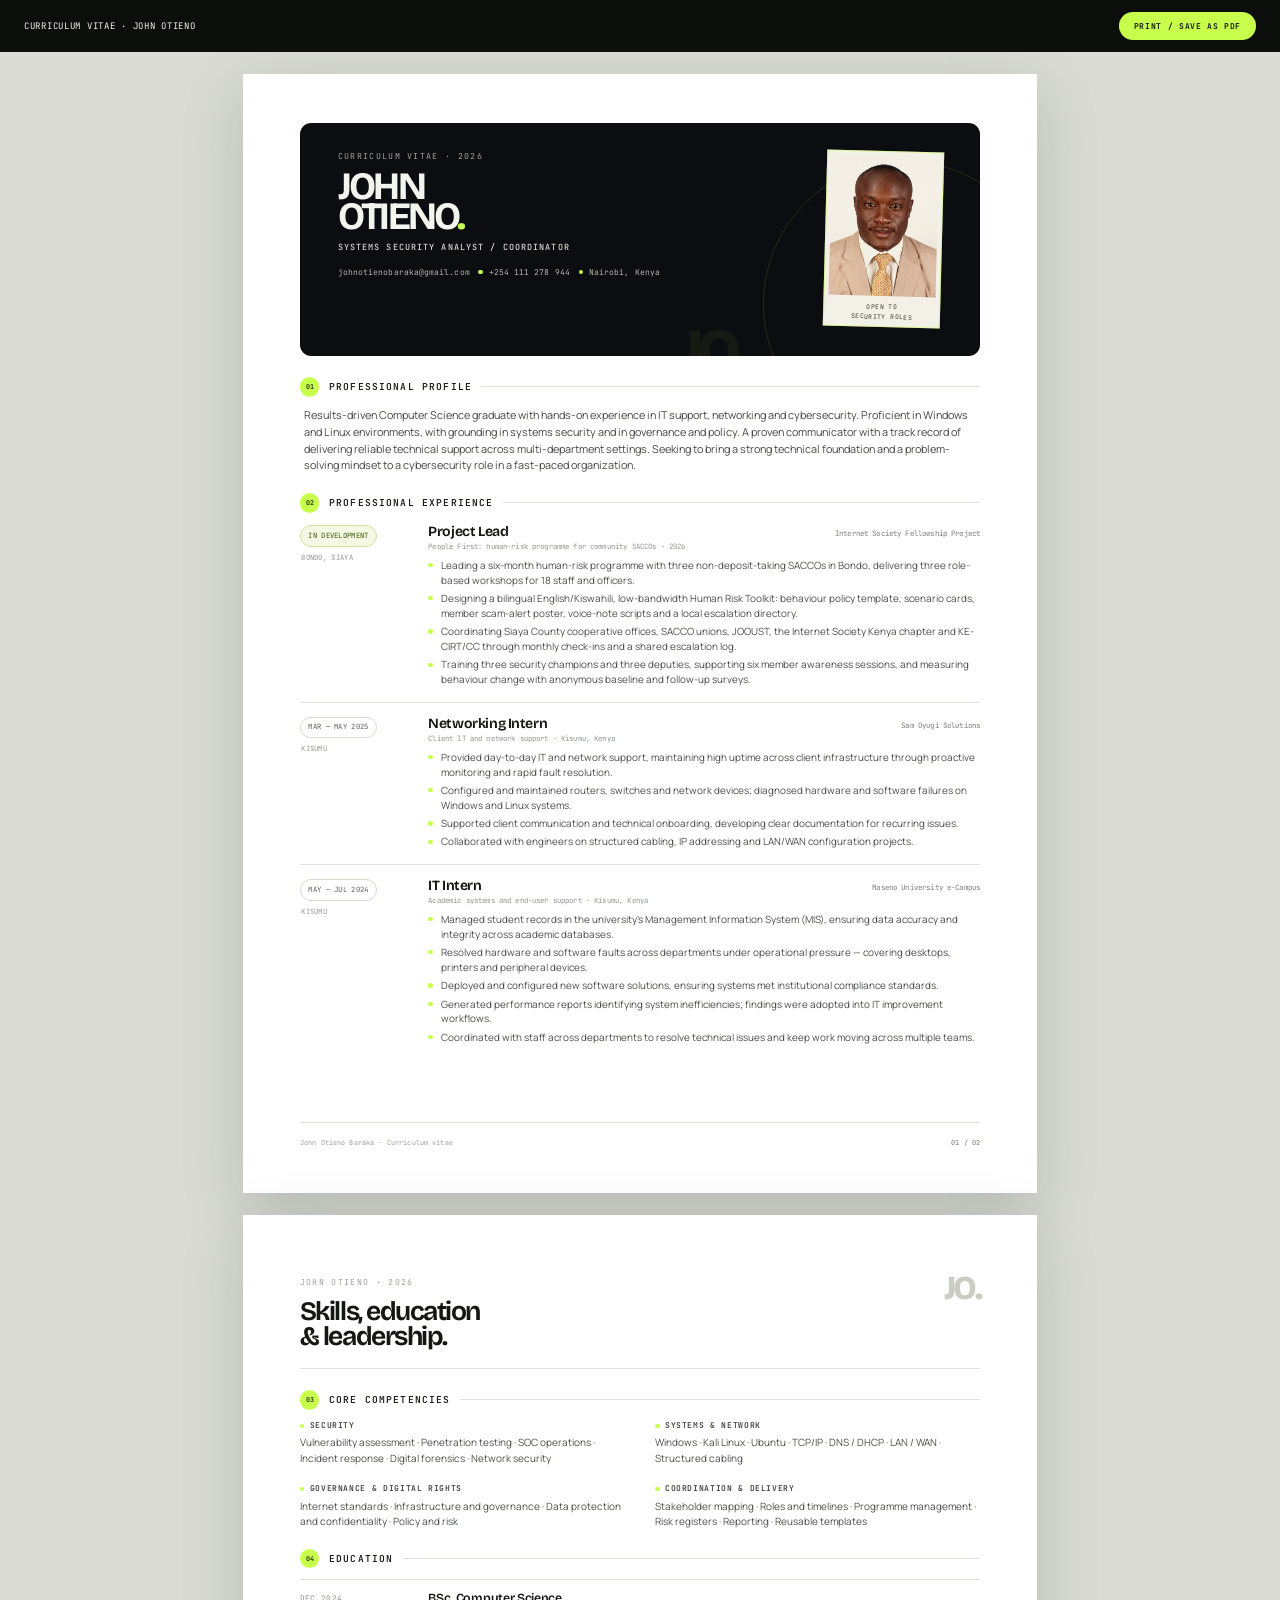
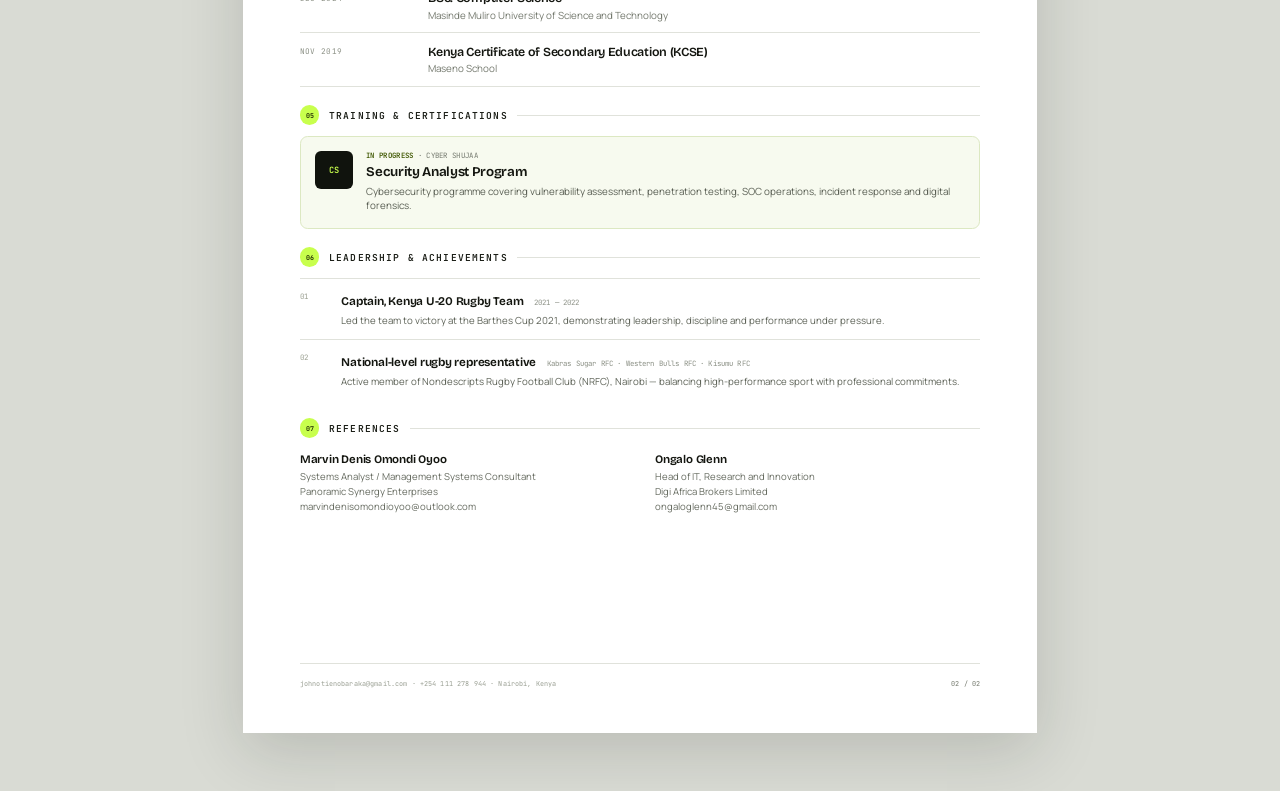
==== cv.html @ aa634d7c "Build professional portfolio website with resume, projects and lab writeups" ====
<!doctype html>
<html lang="en">
<head>
  <meta charset="utf-8">
  <meta name="viewport" content="width=device-width, initial-scale=1">
  <title>John Otieno — Curriculum Vitae</title>
  <link rel="stylesheet" href="cv.css">
</head>
<body>
  <div class="cv-toolbar no-print">
    <p>Curriculum vitae · John Otieno</p>
    <button onclick="window.print()">Print / Save as PDF</button>
  </div>

  <main class="cv">
    <!-- PAGE 1 -->
    <article class="page">
      <header class="cv-header">
        <div class="header-main">
          <div class="header-kicker">Curriculum vitae · 2026</div>
          <h1>JOHN<br>OTIENO<span>.</span></h1>
          <p class="header-role">Systems Security Analyst / Coordinator</p>
          <div class="header-contact">
            <span>johnotienobaraka@gmail.com</span>
            <span>+254 111 278 944</span>
            <span>Nairobi, Kenya</span>
          </div>
        </div>
        <div class="header-portrait">
          <img src="assets/img/john-otieno.jpg" alt="John Otieno">
          <span>OPEN TO<br>SECURITY ROLES</span>
        </div>
        <div class="header-mark" aria-hidden="true">JO</div>
      </header>

      <section class="section-block">
        <div class="section-title">
          <span>01</span>
          <h2>Professional profile</h2>
          <i></i>
        </div>
        <p class="profile-text">
          Results-driven Computer Science graduate with hands-on experience in IT support,
          networking and cybersecurity. Proficient in Windows and Linux environments, with
          grounding in systems security and in governance and policy. A proven communicator with
          a track record of delivering reliable technical support across multi-department
          settings. Seeking to bring a strong technical foundation and a problem-solving mindset
          to a cybersecurity role in a fast-paced organization.
        </p>
      </section>

      <section class="section-block">
        <div class="section-title">
          <span>02</span>
          <h2>Professional experience</h2>
          <i></i>
        </div>

        <article class="cv-job">
          <div class="job-side">
            <span class="job-date live">In development</span>
            <span class="job-place">Bondo, Siaya</span>
          </div>
          <div class="job-main">
            <div class="job-head">
              <h3>Project Lead</h3>
              <span>Internet Society Fellowship Project</span>
            </div>
            <p class="job-context">People First: human-risk programme for community SACCOs · 2026</p>
            <ul>
              <li>Leading a six-month human-risk programme with three non-deposit-taking SACCOs in Bondo, delivering three role-based workshops for 18 staff and officers.</li>
              <li>Designing a bilingual English/Kiswahili, low-bandwidth Human Risk Toolkit: behaviour policy template, scenario cards, member scam-alert poster, voice-note scripts and a local escalation directory.</li>
              <li>Coordinating Siaya County cooperative offices, SACCO unions, JOOUST, the Internet Society Kenya chapter and KE-CIRT/CC through monthly check-ins and a shared escalation log.</li>
              <li>Training three security champions and three deputies, supporting six member awareness sessions, and measuring behaviour change with anonymous baseline and follow-up surveys.</li>
            </ul>
          </div>
        </article>

        <article class="cv-job">
          <div class="job-side">
            <span class="job-date">Mar — May 2025</span>
            <span class="job-place">Kisumu</span>
          </div>
          <div class="job-main">
            <div class="job-head">
              <h3>Networking Intern</h3>
              <span>Sam Oyugi Solutions</span>
            </div>
            <p class="job-context">Client IT and network support · Kisumu, Kenya</p>
            <ul>
              <li>Provided day-to-day IT and network support, maintaining high uptime across client infrastructure through proactive monitoring and rapid fault resolution.</li>
              <li>Configured and maintained routers, switches and network devices; diagnosed hardware and software failures on Windows and Linux systems.</li>
              <li>Supported client communication and technical onboarding, developing clear documentation for recurring issues.</li>
              <li>Collaborated with engineers on structured cabling, IP addressing and LAN/WAN configuration projects.</li>
            </ul>
          </div>
        </article>

        <article class="cv-job">
          <div class="job-side">
            <span class="job-date">May — Jul 2024</span>
            <span class="job-place">Kisumu</span>
          </div>
          <div class="job-main">
            <div class="job-head">
              <h3>IT Intern</h3>
              <span>Maseno University e-Campus</span>
            </div>
            <p class="job-context">Academic systems and end-user support · Kisumu, Kenya</p>
            <ul>
              <li>Managed student records in the university's Management Information System (MIS), ensuring data accuracy and integrity across academic databases.</li>
              <li>Resolved hardware and software faults across departments under operational pressure — covering desktops, printers and peripheral devices.</li>
              <li>Deployed and configured new software solutions, ensuring systems met institutional compliance standards.</li>
              <li>Generated performance reports identifying system inefficiencies; findings were adopted into IT improvement workflows.</li>
              <li>Coordinated with staff across departments to resolve technical issues and keep work moving across multiple teams.</li>
            </ul>
          </div>
        </article>
      </section>

      <footer class="page-footer">
        <span>John Otieno Baraka · Curriculum vitae</span>
        <span>01 / 02</span>
      </footer>
    </article>

    <!-- PAGE 2 -->
    <article class="page">
      <header class="page-header">
        <div>
          <span class="header-kicker">John Otieno · 2026</span>
          <h2>Skills, education<br>&amp; leadership.</h2>
        </div>
        <span class="page-mark">JO.</span>
      </header>

      <section class="section-block">
        <div class="section-title">
          <span>03</span>
          <h2>Core competencies</h2>
          <i></i>
        </div>
        <div class="competency-grid">
          <div>
            <h4>Security</h4>
            <p>Vulnerability assessment · Penetration testing · SOC operations · Incident response · Digital forensics · Network security</p>
          </div>
          <div>
            <h4>Systems &amp; network</h4>
            <p>Windows · Kali Linux · Ubuntu · TCP/IP · DNS / DHCP · LAN / WAN · Structured cabling</p>
          </div>
          <div>
            <h4>Governance &amp; digital rights</h4>
            <p>Internet standards · Infrastructure and governance · Data protection and confidentiality · Policy and risk</p>
          </div>
          <div>
            <h4>Coordination &amp; delivery</h4>
            <p>Stakeholder mapping · Roles and timelines · Programme management · Risk registers · Reporting · Reusable templates</p>
          </div>
        </div>
      </section>

      <section class="section-block">
        <div class="section-title">
          <span>04</span>
          <h2>Education</h2>
          <i></i>
        </div>
        <div class="education-list">
          <div class="education-row">
            <span class="edu-year">Dec 2024</span>
            <div>
              <h3>BSc. Computer Science</h3>
              <p>Masinde Muliro University of Science and Technology</p>
            </div>
          </div>
          <div class="education-row">
            <span class="edu-year">Nov 2019</span>
            <div>
              <h3>Kenya Certificate of Secondary Education (KCSE)</h3>
              <p>Maseno School</p>
            </div>
          </div>
        </div>
      </section>

      <section class="section-block">
        <div class="section-title">
          <span>05</span>
          <h2>Training &amp; certifications</h2>
          <i></i>
        </div>
        <div class="training-card">
          <div class="training-mark">CS</div>
          <div>
            <div class="training-label"><span>In progress</span> · Cyber Shujaa</div>
            <h3>Security Analyst Program</h3>
            <p>Cybersecurity programme covering vulnerability assessment, penetration testing, SOC operations, incident response and digital forensics.</p>
          </div>
        </div>
      </section>

      <section class="section-block">
        <div class="section-title">
          <span>06</span>
          <h2>Leadership &amp; achievements</h2>
          <i></i>
        </div>
        <div class="leadership-row">
          <div class="leadership-mark">01</div>
          <div>
            <h3>Captain, Kenya U-20 Rugby Team</h3>
            <span class="leadership-date">2021 — 2022</span>
            <p>Led the team to victory at the Barthes Cup 2021, demonstrating leadership, discipline and performance under pressure.</p>
          </div>
        </div>
        <div class="leadership-row">
          <div class="leadership-mark">02</div>
          <div>
            <h3>National-level rugby representative</h3>
            <span class="leadership-date">Kabras Sugar RFC · Western Bulls RFC · Kisumu RFC</span>
            <p>Active member of Nondescripts Rugby Football Club (NRFC), Nairobi — balancing high-performance sport with professional commitments.</p>
          </div>
        </div>
      </section>

      <section class="section-block references">
        <div class="section-title">
          <span>07</span>
          <h2>References</h2>
          <i></i>
        </div>
        <div class="references-grid">
          <div>
            <h3>Marvin Denis Omondi Oyoo</h3>
            <p>Systems Analyst / Management Systems Consultant<br>Panoramic Synergy Enterprises<br>marvindenisomondioyoo@outlook.com</p>
          </div>
          <div>
            <h3>Ongalo Glenn</h3>
            <p>Head of IT, Research and Innovation<br>Digi Africa Brokers Limited<br>ongaloglenn45@gmail.com</p>
          </div>
        </div>
      </section>

      <footer class="page-footer">
        <span>johnotienobaraka@gmail.com · +254 111 278 944 · Nairobi, Kenya</span>
        <span>02 / 02</span>
      </footer>
    </article>
  </main>
</body>
</html>
---- cv.css ----
@font-face {
  font-family: "Bricolage Grotesque";
  src: url("assets/fonts/bricolage-grotesque.woff2") format("woff2");
  font-weight: 200 800;
  font-style: normal;
  font-display: swap;
}

@font-face {
  font-family: "Manrope";
  src: url("assets/fonts/manrope.woff2") format("woff2");
  font-weight: 400 800;
  font-style: normal;
  font-display: swap;
}

@font-face {
  font-family: "JetBrains Mono";
  src: url("assets/fonts/jetbrains-mono.woff2") format("woff2");
  font-weight: 400 600;
  font-style: normal;
  font-display: swap;
}

:root {
  --ink: #141610;
  --soft: #3c4038;
  --muted: #777c71;
  --line: #e0e2db;
  --lime: #c8ff4d;
  --lime-ink: #3f5700;
  --cream: #f3f0e8;
  --display: "Bricolage Grotesque", "Trebuchet MS", sans-serif;
  --body: "Manrope", "Segoe UI", sans-serif;
  --mono: "JetBrains Mono", "Consolas", monospace;
}

* {
  box-sizing: border-box;
}

html,
body {
  margin: 0;
  padding: 0;
  background: #d9dbd4;
  color: var(--ink);
  font-family: var(--body);
  -webkit-print-color-adjust: exact;
  print-color-adjust: exact;
}

img {
  display: block;
  max-width: 100%;
}

h1,
h2,
h3,
h4,
p,
ul {
  margin: 0;
}

ul {
  padding: 0;
  list-style: none;
}

.cv-toolbar {
  position: sticky;
  top: 0;
  z-index: 10;
  display: flex;
  align-items: center;
  justify-content: space-between;
  gap: 20px;
  padding: 12px 24px;
  background: #0c0e0b;
  color: #eef1e8;
  font-family: var(--mono);
  font-size: 9px;
  letter-spacing: 0.08em;
  text-transform: uppercase;
}

.cv-toolbar button {
  padding: 8px 14px;
  border: 1px solid rgba(200, 255, 77, 0.4);
  border-radius: 999px;
  background: var(--lime);
  color: #0c0e0b;
  font-family: var(--mono);
  font-size: 8px;
  font-weight: 600;
  letter-spacing: 0.08em;
  text-transform: uppercase;
  cursor: pointer;
}

.cv {
  padding: 22px 0 36px;
}

.page {
  position: relative;
  display: flex;
  flex-direction: column;
  width: 210mm;
  min-height: 296mm;
  margin: 0 auto 22px;
  padding: 13mm 15mm 12mm;
  overflow: hidden;
  background: #fff;
  box-shadow: 0 18px 60px rgba(20, 22, 16, 0.16);
}

/* ============ page 1 header ============ */

.cv-header {
  position: relative;
  display: grid;
  grid-template-columns: minmax(0, 1fr) 31mm;
  gap: 8mm;
  padding: 7.5mm 10mm;
  overflow: hidden;
  border-radius: 3mm;
  background: #0b0d10;
  color: #f2f4ed;
}

.cv-header::after {
  content: "";
  position: absolute;
  right: -18mm;
  bottom: -24mm;
  width: 75mm;
  height: 75mm;
  border: 1px solid rgba(200, 255, 77, 0.13);
  border-radius: 50%;
}

.header-main {
  position: relative;
  z-index: 1;
}

.header-kicker {
  font-family: var(--mono);
  font-size: 6.2pt;
  letter-spacing: 0.16em;
  text-transform: uppercase;
  color: #9da596;
}

.cv-header h1 {
  margin-top: 2.5mm;
  font-family: var(--display);
  font-size: 29pt;
  font-weight: 700;
  line-height: 0.79;
  letter-spacing: -0.07em;
}

.cv-header h1 span {
  color: var(--lime);
}

.header-role {
  margin-top: 2.5mm;
  font-family: var(--mono);
  font-size: 6.4pt;
  font-weight: 500;
  letter-spacing: 0.13em;
  text-transform: uppercase;
  color: #d4d9ce;
}

.header-contact {
  display: flex;
  flex-wrap: wrap;
  gap: 2mm 5mm;
  margin-top: 3.5mm;
  font-family: var(--mono);
  font-size: 6pt;
  letter-spacing: 0.01em;
  color: #aeb5a7;
}

.header-contact span {
  position: relative;
}

.header-contact span + span::before {
  content: "";
  position: absolute;
  left: -2.7mm;
  top: 50%;
  width: 1.1mm;
  height: 1.1mm;
  border-radius: 50%;
  background: var(--lime);
  transform: translateY(-50%);
}

.header-portrait {
  position: relative;
  z-index: 1;
  align-self: start;
  padding: 1.1mm;
  background: var(--cream);
  border: 0.4mm solid rgba(200, 255, 77, 0.5);
  transform: rotate(1.5deg);
}

.header-portrait img {
  width: 100%;
  height: 37mm;
  object-fit: cover;
  object-position: center 16%;
  mix-blend-mode: multiply;
  filter: saturate(0.92) contrast(1.04);
}

.header-portrait span {
  display: block;
  padding-top: 1.5mm;
  font-family: var(--mono);
  font-size: 4.8pt;
  line-height: 1.6;
  letter-spacing: 0.06em;
  text-align: center;
  color: #3d4433;
}

.header-mark {
  position: absolute;
  left: 56%;
  bottom: -9mm;
  font-family: var(--display);
  font-size: 48pt;
  font-weight: 800;
  letter-spacing: -0.09em;
  color: rgba(200, 255, 77, 0.055);
}

/* ============ sections ============ */

.section-block {
  margin-top: 5mm;
}

.section-block:first-of-type {
  margin-top: 5.5mm;
}

.section-title {
  display: flex;
  align-items: center;
  gap: 2.5mm;
  margin-bottom: 2.8mm;
}

.section-title span {
  display: grid;
  place-items: center;
  flex: 0 0 auto;
  width: 5.2mm;
  height: 5.2mm;
  border-radius: 50%;
  background: var(--lime);
  color: #1c2600;
  font-family: var(--mono);
  font-size: 5pt;
  font-weight: 600;
}

.section-title h2 {
  font-family: var(--mono);
  font-size: 7.2pt;
  font-weight: 600;
  letter-spacing: 0.12em;
  text-transform: uppercase;
  color: #1b1e17;
}

.section-title i {
  flex: 1;
  height: 0.3mm;
  background: var(--line);
}

.profile-text {
  padding: 0 1mm;
  color: #44483f;
  font-size: 8.1pt;
  line-height: 1.55;
}

/* ============ jobs ============ */

.cv-job {
  display: grid;
  grid-template-columns: 29mm minmax(0, 1fr);
  gap: 5mm;
  padding: 3.1mm 0;
  border-top: 0.3mm solid var(--line);
}

.cv-job:first-of-type {
  padding-top: 0;
  border-top: 0;
}

.job-side {
  display: flex;
  flex-direction: column;
  align-items: flex-start;
  gap: 1.6mm;
  padding-top: 0.6mm;
}

.job-date {
  display: inline-block;
  padding: 1.1mm 2mm;
  border: 0.25mm solid #d7d9d1;
  border-radius: 999px;
  font-family: var(--mono);
  font-size: 5.4pt;
  line-height: 1.5;
  letter-spacing: 0.04em;
  text-transform: uppercase;
  color: #5d6258;
}

.job-date.live {
  border-color: #cfe49a;
  background: #f3f9e4;
  color: var(--lime-ink);
}

.job-place {
  padding-left: 0.4mm;
  font-family: var(--mono);
  font-size: 5.4pt;
  letter-spacing: 0.04em;
  text-transform: uppercase;
  color: #969b90;
}

.job-main {
  min-width: 0;
}

.job-head {
  display: flex;
  align-items: baseline;
  justify-content: space-between;
  gap: 3mm;
}

.job-head h3 {
  font-family: var(--display);
  font-size: 10.5pt;
  font-weight: 650;
  letter-spacing: -0.03em;
  color: #151711;
}

.job-head > span {
  font-family: var(--mono);
  font-size: 5.6pt;
  letter-spacing: 0.02em;
  color: #7d8277;
  text-align: right;
}

.job-context {
  margin-top: 0.5mm;
  font-family: var(--mono);
  font-size: 5.5pt;
  letter-spacing: 0.02em;
  color: #92978d;
}

.job-main ul {
  margin-top: 1.8mm;
}

.job-main li {
  position: relative;
  padding-left: 3.4mm;
  margin: 0.9mm 0;
  color: #4b4f46;
  font-size: 7.45pt;
  line-height: 1.5;
}

.job-main li::before {
  content: "";
  position: absolute;
  left: 0;
  top: 1.35mm;
  width: 1.15mm;
  height: 1.15mm;
  border-radius: 50%;
  background: var(--lime);
}

/* ============ page 2 header ============ */

.page-header {
  display: flex;
  align-items: flex-start;
  justify-content: space-between;
  gap: 10mm;
  padding: 1mm 0 5mm;
  border-bottom: 0.3mm solid var(--line);
}

.page-header h2 {
  margin-top: 2.5mm;
  font-family: var(--display);
  font-size: 20pt;
  font-weight: 650;
  line-height: 0.94;
  letter-spacing: -0.055em;
  color: #151711;
}

.page-mark {
  font-family: var(--display);
  font-size: 25pt;
  font-weight: 800;
  letter-spacing: -0.08em;
  color: #c9cdc2;
}

/* ============ page 2 content ============ */

.competency-grid {
  display: grid;
  grid-template-columns: repeat(2, minmax(0, 1fr));
  gap: 4.5mm 8mm;
}

.competency-grid h4 {
  margin-bottom: 1.4mm;
  font-family: var(--mono);
  font-size: 6pt;
  font-weight: 600;
  letter-spacing: 0.08em;
  text-transform: uppercase;
  color: #3d4237;
}

.competency-grid h4::before {
  content: "";
  display: inline-block;
  width: 1.2mm;
  height: 1.2mm;
  margin-right: 1.4mm;
  border-radius: 50%;
  background: var(--lime);
}

.competency-grid p {
  color: #4c5047;
  font-size: 7.5pt;
  line-height: 1.55;
}

.education-list {
  border-top: 0.3mm solid var(--line);
}

.education-row {
  display: grid;
  grid-template-columns: 29mm minmax(0, 1fr);
  gap: 5mm;
  padding: 2.8mm 0;
  border-bottom: 0.3mm solid var(--line);
}

.edu-year {
  padding-top: 0.7mm;
  font-family: var(--mono);
  font-size: 5.8pt;
  letter-spacing: 0.04em;
  text-transform: uppercase;
  color: #8c9186;
}

.education-row h3 {
  font-family: var(--display);
  font-size: 9.3pt;
  font-weight: 600;
  letter-spacing: -0.025em;
}

.education-row p {
  margin-top: 0.6mm;
  color: #74796e;
  font-size: 7.4pt;
}

.training-card {
  display: flex;
  align-items: flex-start;
  gap: 3.5mm;
  padding: 3.8mm;
  border: 0.3mm solid #dce8c2;
  border-radius: 2mm;
  background: #f7faef;
}

.training-mark {
  display: grid;
  place-items: center;
  flex: 0 0 auto;
  width: 10mm;
  height: 10mm;
  border-radius: 1.6mm;
  background: #10130d;
  color: var(--lime);
  font-family: var(--mono);
  font-size: 6.5pt;
  font-weight: 600;
}

.training-label {
  font-family: var(--mono);
  font-size: 5.5pt;
  letter-spacing: 0.04em;
  text-transform: uppercase;
  color: #74796e;
}

.training-label span {
  color: var(--lime-ink);
  font-weight: 600;
}

.training-card h3 {
  margin-top: 1mm;
  font-family: var(--display);
  font-size: 10pt;
  font-weight: 650;
  letter-spacing: -0.025em;
}

.training-card p {
  margin-top: 1mm;
  color: #5a5f54;
  font-size: 7.4pt;
  line-height: 1.5;
}

.leadership-row {
  display: grid;
  grid-template-columns: 8mm minmax(0, 1fr);
  gap: 3mm;
  padding: 2.6mm 0;
  border-top: 0.3mm solid var(--line);
}

.leadership-row:first-of-type {
  border-top: 0;
  padding-top: 0;
}

.leadership-mark {
  padding-top: 0.6mm;
  font-family: var(--mono);
  font-size: 5.6pt;
  letter-spacing: 0.04em;
  color: #9ca192;
}

.leadership-row h3 {
  display: inline;
  font-family: var(--display);
  font-size: 8.8pt;
  font-weight: 650;
  letter-spacing: -0.02em;
}

.leadership-date {
  margin-left: 2mm;
  font-family: var(--mono);
  font-size: 5.5pt;
  letter-spacing: 0.02em;
  color: #8c9186;
}

.leadership-row p {
  margin-top: 1mm;
  color: #5e6358;
  font-size: 7.3pt;
  line-height: 1.5;
}

.references-grid {
  display: grid;
  grid-template-columns: repeat(2, minmax(0, 1fr));
  gap: 8mm;
  padding: 1mm 0 0;
}

.references-grid h3 {
  margin-bottom: 1mm;
  font-family: var(--display);
  font-size: 8.6pt;
  font-weight: 650;
  letter-spacing: -0.02em;
}

.references-grid p {
  color: #666b60;
  font-size: 7.2pt;
  line-height: 1.55;
}

/* ============ footer ============ */

.page-footer {
  display: flex;
  align-items: center;
  justify-content: space-between;
  gap: 8mm;
  margin-top: auto;
  padding-top: 4mm;
  border-top: 0.3mm solid var(--line);
  font-family: var(--mono);
  font-size: 5.1pt;
  letter-spacing: 0.02em;
  color: #9ba094;
}

.page-footer span:last-child {
  color: #73786c;
}

/* ============ print ============ */

@page {
  size: A4;
  margin: 0;
}

@media print {
  html,
  body {
    background: #fff;
  }

  .cv {
    padding: 0;
  }

  .no-print {
    display: none !important;
  }

  .page {
    margin: 0;
    box-shadow: none;
    break-after: page;
    page-break-after: always;
  }

  .page:last-child {
    break-after: auto;
    page-break-after: auto;
  }
}
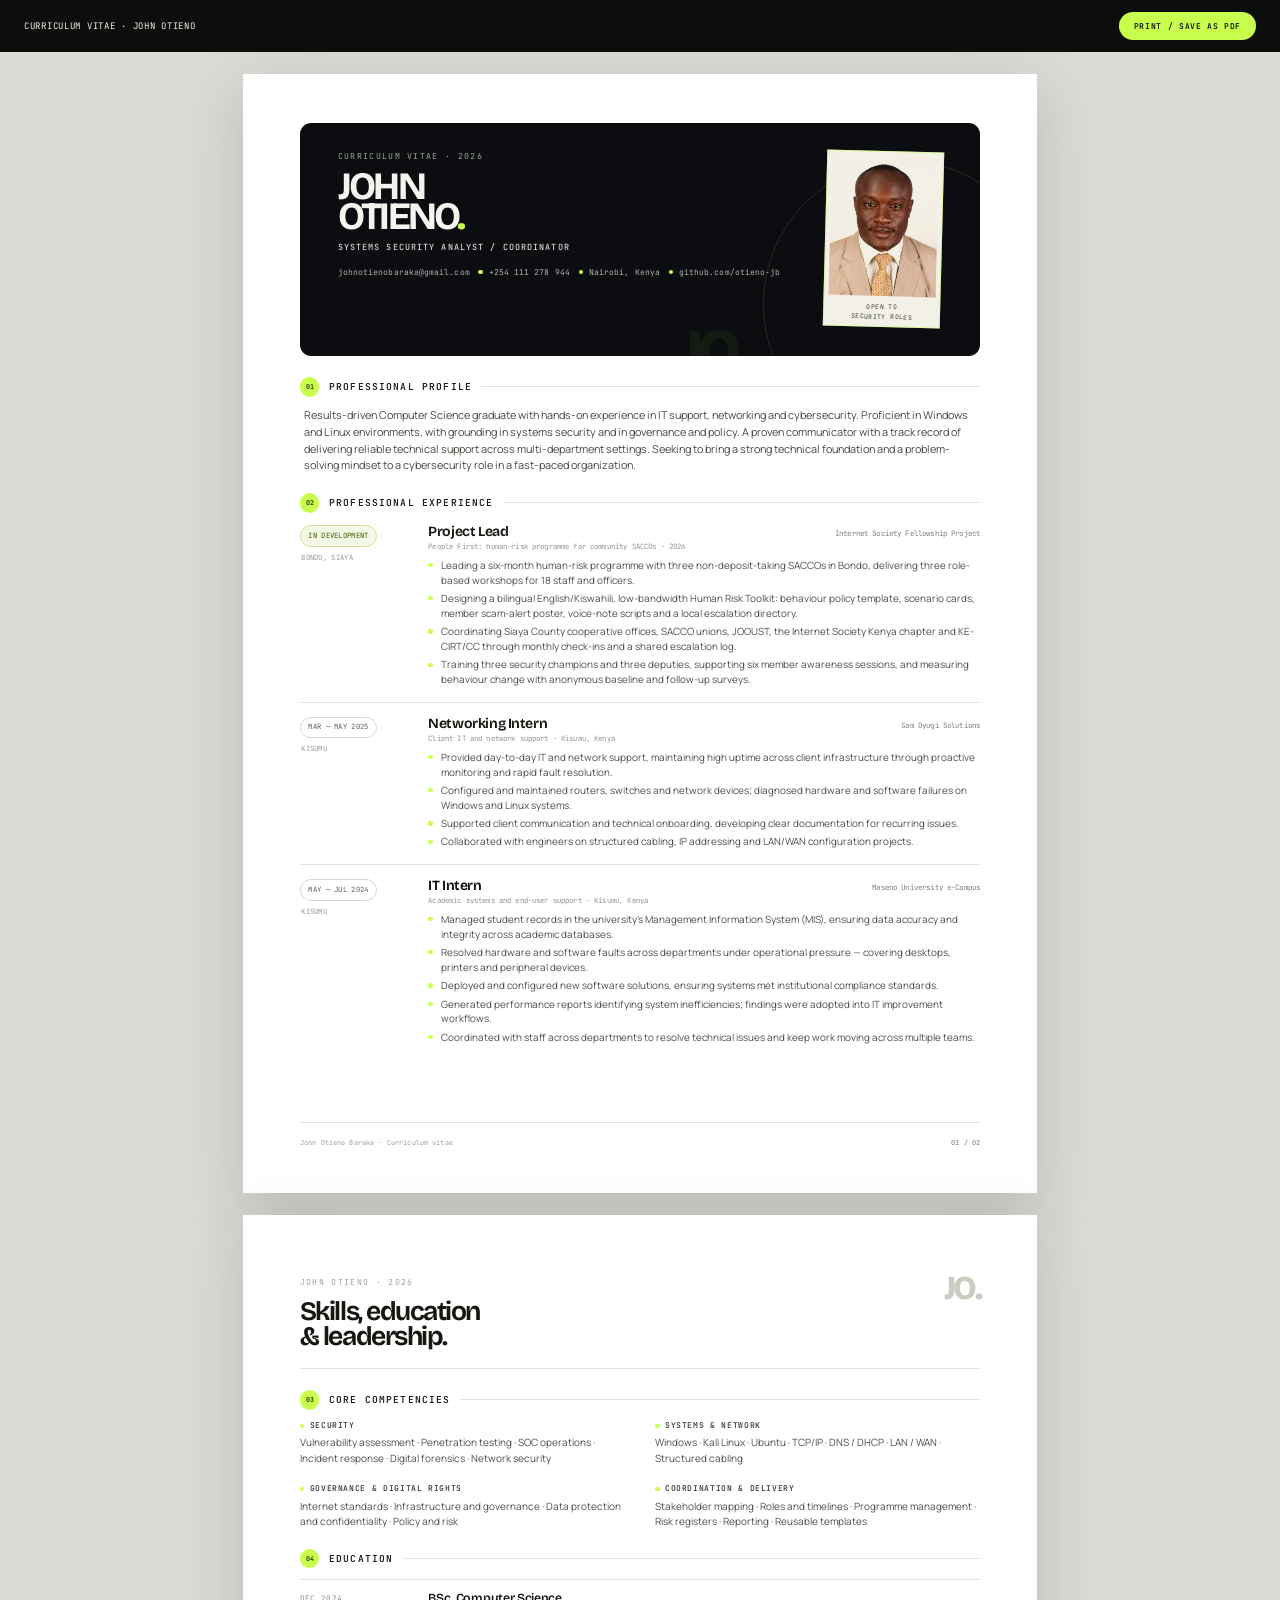
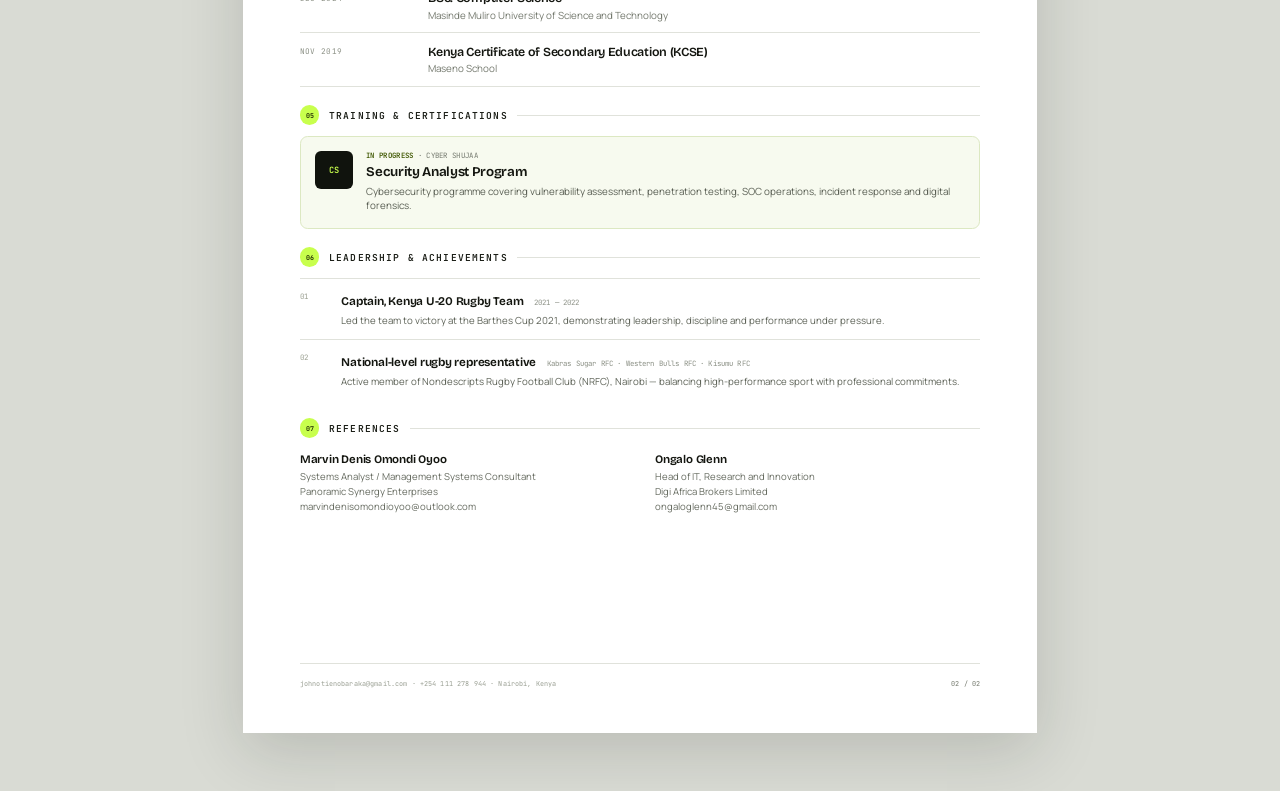
==== commit 47741867: "Point portfolio to GitHub Pages and add deployment workflow" ====
--- a/cv.html
+++ b/cv.html
@@ -24,6 +24,7 @@
             <span>johnotienobaraka@gmail.com</span>
             <span>+254 111 278 944</span>
             <span>Nairobi, Kenya</span>
+            <span>github.com/otieno-jb</span>
           </div>
         </div>
         <div class="header-portrait">
